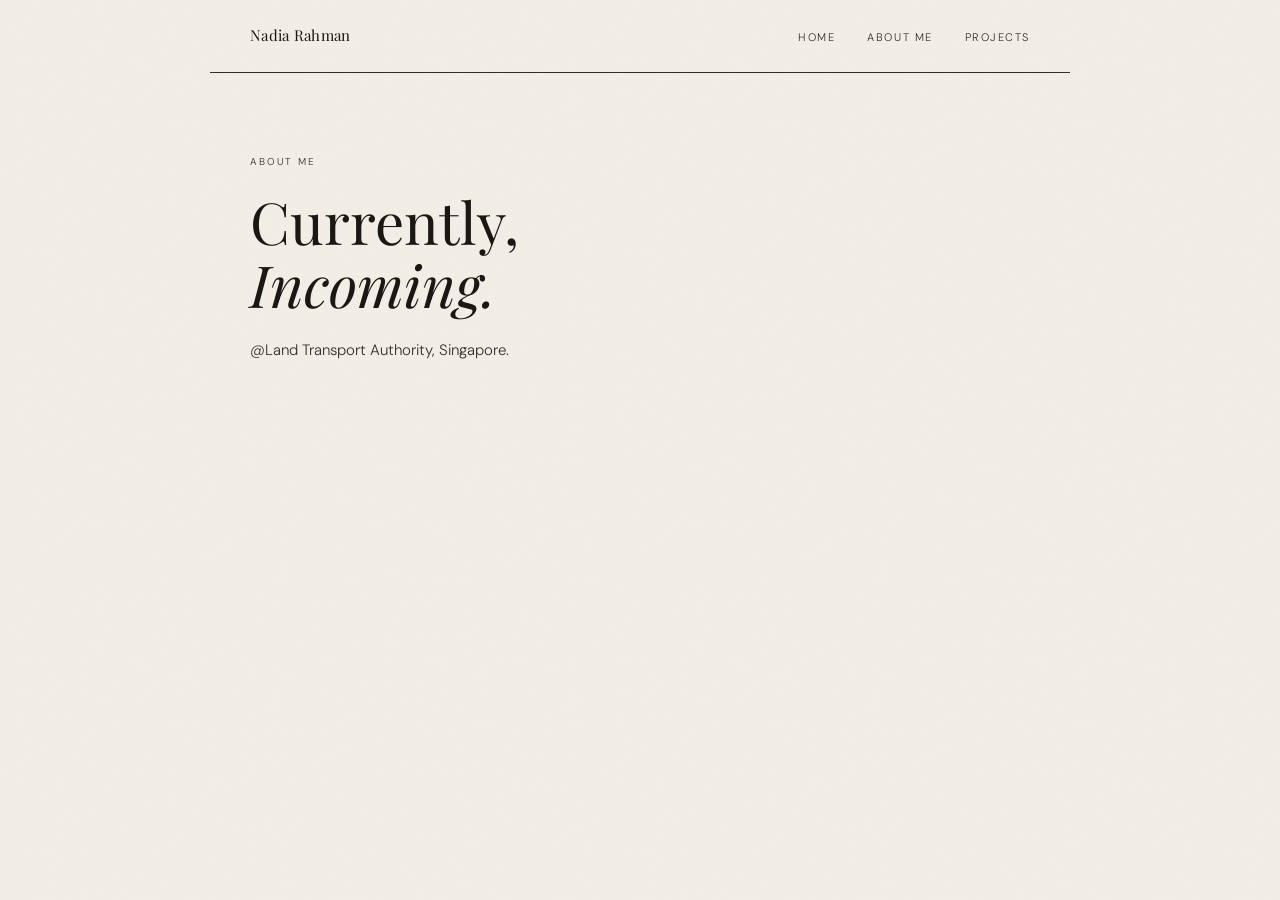
==== aboutme.html @ e1e18ef9 "Add landing page structure" ====
<!DOCTYPE html>
<html lang="en">

<head>
    <meta charset="UTF-8">
    <meta name="viewport" content="width=device-width, initial-scale=1.0">
    <title>Nadia Rahman Personal Website</title>
    <link rel="preconnect" href="https://fonts.googleapis.com" />
    <link rel="preconnect" href="https://fonts.gstatic.com" crossorigin />
    <link href="https://fonts.googleapis.com/css2?family=Playfair+Display:ital,wght@0,400;0,500;1,400&family=DM+Sans:opsz,wght@9..40,300;9..40,400&display=swap" rel="stylesheet" />
    <link rel="stylesheet" href="style.css">
</head>
<body>
    <nav class = "nav">
        <a href = "/" class = "nav-name" >Nadia Rahman</a>
        <ul class = "nav-links">
            <li><a href="index.html">Home</a></li>
            <li><a href="aboutme.html">About Me</a></li>
            <li><a href="projects.html">Projects</a></li>
        </ul>
    </nav>
    </html>
<section class = "hero">
    <p class = "label"> ABOUT ME</p>
    <h1 class = "hero-heading">Currently,<br><em>Incoming.</em></h1>
    <p class="hero-bio">
        @Land Transport Authority, Singapore.
      </p>
</section>
</body>
</html>
---- style.css ----
*, *::before, *::after { box-sizing: border-box; margin: 0; padding: 0; }

:root {
    --background-colour: #F4EFE6;
    --text-colour: #1a1814;
    --text-mute-colour: #33302a;
    --faded-colour: #b0a6a1;
    --font-family: 'DM Sans', sans-serif;

    --serif:       'Playfair Display', Georgia, serif;
    --sans:        'DM Sans', system-ui, sans-serif;

    --max-width:   860px;
    --pad-x:       2.5rem;
    --pad-x-mob:   1.25rem;
}

html {scroll-behavior: smooth;}

body {
    background-color: var(--background-colour);
    background-image: url("data:image/svg+xml,%3Csvg xmlns='http://www.w3.org/2000/svg' width='300' height='300'%3E%3Cfilter id='n'%3E%3CfeTurbulence type='fractalNoise' baseFrequency='0.75' numOctaves='4' stitchTiles='stitch'/%3E%3CfeColorMatrix type='saturate' values='0'/%3E%3C/filter%3E%3Crect width='300' height='300' filter='url(%23n)' opacity='0.07'/%3E%3C/svg%3E");
    color: var(--text-colour);
    font-family: var(--sans);
    font-weight: 300;
    font-size: 16px;
    line-height: 1.7;
    -webkit-font-smoothing: antialiased;
}

a { color: inherit; text-decoration: none; }
ul { list-style: none; }

.section,
.hero,
.nav,
.footer {
    max-width: var(--max-width);
    margin: 0 auto;
    padding: 0 var(--pad-x);
}
.divider {
    border: none;
    border-top: 0.5px solid var(--text-mute-colour);
    margin: 0 auto;
    max-width: var(--max-width);
}


/* Typography */

.label {
    font-size: 10px;
    letter-spacing: 0.2em;
    text-transform: uppercase;
    color: var(--text-mute-colour);
    margin-bottom: 1.25rem;
}

/* Navigation */

.nav {
    display: flex;
    justify-content: space-between;
    align-items: center;
    padding-top: 1.4rem;
    padding-bottom: 1.4rem;
    border-bottom: 0.5px solid var(--text-mute-colour);
}

.nav-name {
    font-family: var(--serif);
    font-size: 15px;
    font-weight: 400;
    letter-spacing: 0.02em;
  }

.nav-links {
    display: flex;
    gap: 2rem;
  }
   
.nav-links a {
    font-size: 11px;
    letter-spacing: 0.14em;
    text-transform: uppercase;
    color: var(--text-mute-colour);
    transition: color 0.2s;
  }

  .nav-links a:hover { color: var(--text-colour); }

.hero {
    padding-top: 5rem;
    padding-bottom: 4rem;
  }

  .hero-heading {
    font-family: var(--serif);
    font-size: clamp(38px, 6vw, 58px);
    font-weight: 400;
    line-height: 1.08;
    margin-bottom: 1.4rem;
  }

.hero-heading em { font-style: italic; }
 
.hero-bio {
  font-size: 15px;
  color: var(--text-mute-colour);
  max-width: 420px;
  margin-bottom: 2.2rem;
}
 
.hero-actions { display: flex; gap: 1.25rem; align-items: center; }

/* Buttons */

.btn-primary {
    display: inline-block;
    font-family: var(--sans);
    font-size: 11px;
    font-weight: 400;
    letter-spacing: 0.14em;
    text-transform: uppercase;
    background: var(--text-mute-colour);
    color: var(--background-colour);
    padding: 11px 22px;
    border-radius: 2px;
    transition: opacity 0.2s;
  }
  .btn-primary:hover { opacity: 0.8; }
   
  .btn-ghost {
    display: inline-block;
    font-family: var(--sans);
    font-size: 11px;
    font-weight: 400;
    letter-spacing: 0.14em;
    text-transform: uppercase;
    color: var(--text-mute-colour);
    transition: color 0.2s;
  }
  .btn-ghost:hover { color: var(--text-mute-colour); }

  .section { padding-top: 3rem; padding-bottom: 3rem; }

  .work-grid {
    display: grid;
    grid-template-columns: 1fr 1fr;
    gap: 1px;
    background: var(--faded-colour); 
    border: 0.5px solid var(--text-mute-colour);
  }
   
  .work-card {
    background: var(--background-colour);
    padding: 1.75rem;
    display: flex;
    flex-direction: column;
    gap: 0.5rem;
    transition: background 0.2s;
  }
  .work-card:hover { background: rgba(26, 24, 20, 0.03); }
   
  .work-tag {
    font-size: 10px;
    letter-spacing: 0.15em;
    text-transform: uppercase;
    color: var(--text-mute-colour);
  }
   
  .work-title {
    font-family: var(--serif);
    font-size: 18px;
    font-weight: 400;
    line-height: 1.3;
  }

  .work-desc {
    font-size: 13px;
    color: var(--text-mute-colour);
    line-height: 1.7;
    flex: 1;
  }
   
  .work-link {
    font-size: 11px;
    letter-spacing: 0.08em;
    color: var(--text-mute-colour);
    margin-top: 0.5rem;
    transition: color 0.2s;
  }
  .work-card:hover .work-link { color: var(--text-mute-colour); }

  /* media */

  @media (max-width: 640px) {
    :root {
      --pad-x: var(--pad-x-mob);
    }
   
    .nav-links { gap: 1.25rem; }
   
    .work-grid { grid-template-columns: 1fr; }
    .footer { flex-direction: column; gap: 0.5rem; }
  }

  .footer {
    padding-top: 2rem;
    padding-bottom: 2.5rem;
    border-top: 0.5px solid var(--text-colour);
    display: flex;
    justify-content: space-between;
    font-size: 11px;
    color: var(--faded-colour);
    letter-spacing: 0.04em;
  }
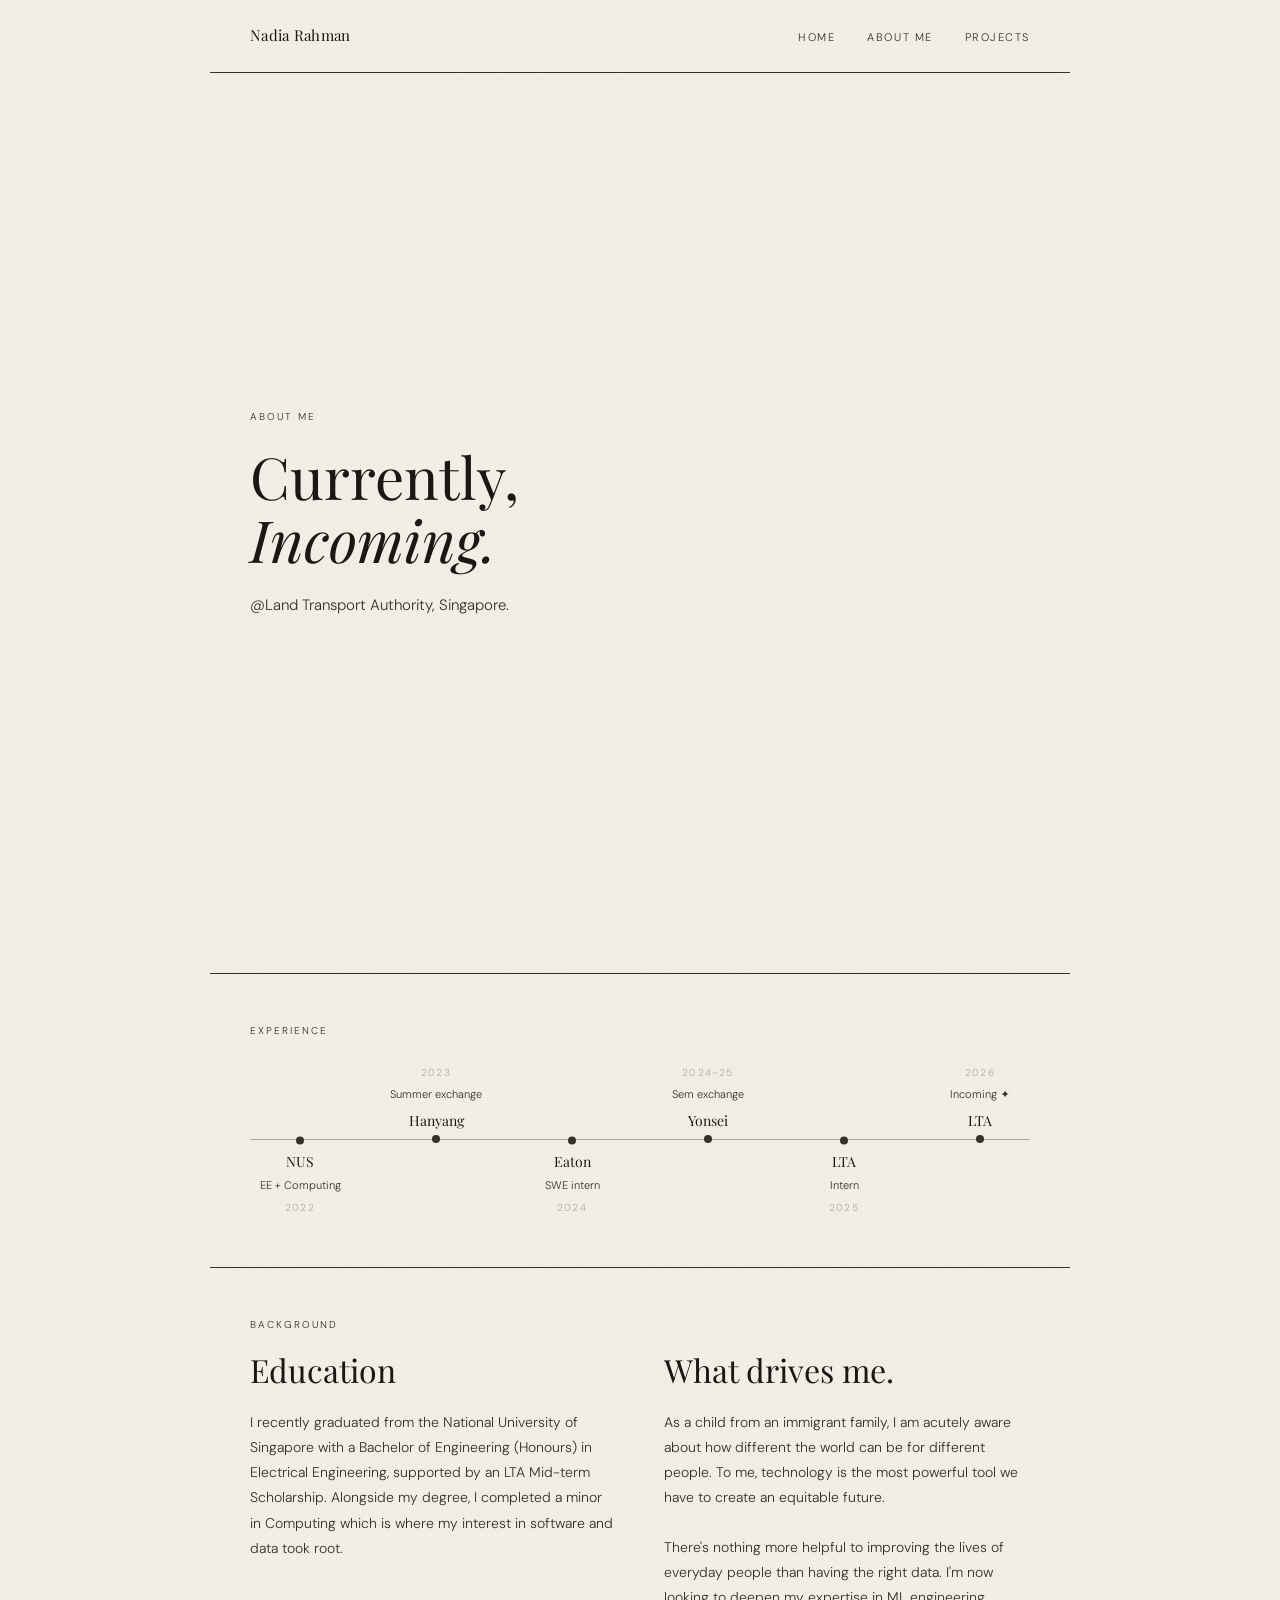
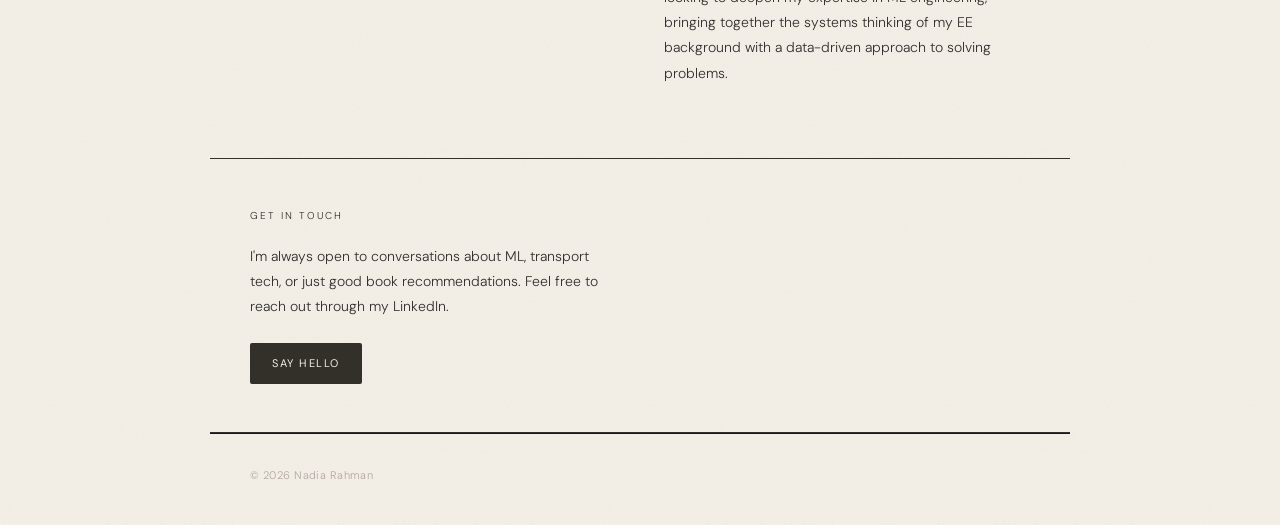
==== commit d632f4db: "Add timeline, project structure and content" ====
--- a/aboutme.html
+++ b/aboutme.html
@@ -1,31 +1,120 @@
 <!DOCTYPE html>
 <html lang="en">
-
 <head>
     <meta charset="UTF-8">
     <meta name="viewport" content="width=device-width, initial-scale=1.0">
-    <title>Nadia Rahman Personal Website</title>
+    <title>About Me – Nadia Rahman</title>
     <link rel="preconnect" href="https://fonts.googleapis.com" />
     <link rel="preconnect" href="https://fonts.gstatic.com" crossorigin />
     <link href="https://fonts.googleapis.com/css2?family=Playfair+Display:ital,wght@0,400;0,500;1,400&family=DM+Sans:opsz,wght@9..40,300;9..40,400&display=swap" rel="stylesheet" />
     <link rel="stylesheet" href="style.css">
 </head>
 <body>
-    <nav class = "nav">
-        <a href = "/" class = "nav-name" >Nadia Rahman</a>
-        <ul class = "nav-links">
+    <nav class="nav">
+        <a href="/" class="nav-name">Nadia Rahman</a>
+        <ul class="nav-links">
             <li><a href="index.html">Home</a></li>
             <li><a href="aboutme.html">About Me</a></li>
             <li><a href="projects.html">Projects</a></li>
         </ul>
     </nav>
-    </html>
-<section class = "hero">
-    <p class = "label"> ABOUT ME</p>
-    <h1 class = "hero-heading">Currently,<br><em>Incoming.</em></h1>
-    <p class="hero-bio">
-        @Land Transport Authority, Singapore.
-      </p>
+
+    <section class="hero">
+        <p class="label">About Me</p>
+        <h1 class="hero-heading">Currently,<br><em>Incoming.</em></h1>
+        <p class="hero-bio">@Land Transport Authority, Singapore.</p>
+    </section>
+
+    <hr class="divider">
+
+<section class="section">
+    <p class="label">Experience</p>
+    <div class="timeline">
+        <div class="timeline-spine"></div>
+
+        <div class="timeline-item">
+            <div class="timeline-dot"></div>
+            <p class="timeline-title">NUS</p>
+            <p class="timeline-sub">EE + Computing</p>
+            <p class="timeline-year">2022</p>
+        </div>
+        <div class="timeline-item">
+            <div class="timeline-dot timeline-dot--small"></div>
+            <p class="timeline-title">Hanyang</p>
+            <p class="timeline-sub">Summer exchange</p>
+            <p class="timeline-year">2023</p>
+        </div>
+        <div class="timeline-item">
+            <div class="timeline-dot"></div>
+            <p class="timeline-title">Eaton</p>
+            <p class="timeline-sub">SWE intern</p>
+            <p class="timeline-year">2024</p>
+        </div>
+        <div class="timeline-item">
+            <div class="timeline-dot timeline-dot--small"></div>
+            <p class="timeline-title">Yonsei</p>
+            <p class="timeline-sub">Sem exchange</p>
+            <p class="timeline-year">2024–25</p>
+        </div>
+        <div class="timeline-item">
+            <div class="timeline-dot"></div>
+            <p class="timeline-title">LTA</p>
+            <p class="timeline-sub">Intern</p>
+            <p class="timeline-year">2025</p>
+        </div>
+        <div class="timeline-item">
+            <div class="timeline-dot timeline-dot--now"></div>
+            <p class="timeline-title">LTA</p>
+            <p class="timeline-sub">Incoming ✦</p>
+            <p class="timeline-year">2026</p>
+        </div>
+    </div>
 </section>
+<hr class="divider">
+    <section class="section">
+        <p class="label">Background</p>
+        <div class="about-me">
+            <div>
+                <h1>Education</h1>
+                <p>
+                    I recently graduated from the National University of Singapore with a Bachelor of Engineering
+                    (Honours) in Electrical Engineering, supported by an LTA Mid-term Scholarship.
+                    Alongside my degree, I completed a minor in Computing which is where my interest in
+                    software and data took root. </p>
+            </div>
+            <div>
+                <h1>What drives me.</h1>
+                <p>
+                    As a child from an immigrant family, I am acutely aware about how different the world can be for different people. To me, technology is the most powerful tool we have to create an equitable future.
+                </p>
+                <p>
+                    There's nothing more helpful to improving the lives of everyday people than having the right data. I'm now looking to deepen my expertise in ML engineering, bringing together the systems
+                    thinking of my EE background with a data-driven approach to solving problems.
+                </p>
+            </div>
+        </div>
+    </section>
+
+    <hr class="divider">
+
+    <section class="section">
+        <p class="label">Get in touch</p>
+        <div class="about-me">
+            <div>
+                <p>
+                    I'm always open to conversations about ML, transport tech, or just good
+                    book recommendations. Feel free to reach out through my LinkedIn.
+                </p>
+                <a href="https://www.linkedin.com/in/nadia-rahman-sg/" class="btn-primary">Say hello</a>
+            </div>
+    
+        </div>
+    </section>
+
+    <hr class="divider">
+
+    <footer class="footer">
+        <span>© 2026 Nadia Rahman</span>
+    </footer>
 </body>
 </html>
--- a/style.css
+++ b/style.css
@@ -92,7 +92,11 @@
 
 .hero {
     padding-top: 5rem;
+    min-height: 100vh;
     padding-bottom: 4rem;
+    display: flex;
+    flex-direction: column;
+    justify-content: center;
   }
 
   .hero-heading {
@@ -215,4 +219,128 @@
     font-size: 11px;
     color: var(--faded-colour);
     letter-spacing: 0.04em;
-  }+  }
+
+  .about-me {
+    display: grid;
+    grid-template-columns: 1fr 1fr;
+    gap: 3rem;
+    margin-top: 0.5rem;
+}
+
+.about-me p {
+    font-size: 14px;
+    color: var(--text-mute-colour);
+    line-height: 1.8;
+    padding-bottom: 1.5rem;
+}
+
+.about-me h1 {
+    font-family: var(--serif);
+    font-size: clamp(20px, 2.5vw, 32px);
+    font-weight: 400;
+    line-height: 1.08;
+    margin-bottom: 1.4rem;
+}
+
+#typewriter::after {
+    content: '|';
+    animation: blink 1s infinite;
+}
+
+@keyframes blink {
+    0%, 100% { opacity: 1; }
+    50% { opacity: 0; }
+}
+
+#typewriter.done::after {
+    display: none;
+}
+
+.skills-list {
+    display: flex;
+    flex-wrap: wrap;
+    gap: 0.5rem;
+    margin-top: 0.25rem;
+    align-items: flex-start;
+    align-content: flex-start;
+}
+
+.skill-tag {
+    font-size: 10px;
+    letter-spacing: 0.14em;
+    text-transform: uppercase;
+    color: var(--text-mute-colour);
+    border: 0.5px solid var(--faded-colour);
+    border-radius: 10px;
+    padding: 5px 12px;
+    transition: color 0.2s, border-color 0.2s, background 0.2s;
+}
+
+.skill-tag:hover {
+    background:var(--faded-colour);
+    border-color: var(--faded-colour);
+    color: var(--text-colour);
+}
+
+.timeline {
+    position: relative;
+    display: flex;
+    justify-content: space-between;
+    align-items: center;
+    height: 160px;
+    margin-top: 1rem;
+}
+
+.timeline-spine {
+    position: absolute;
+    left: 0; right: 0;
+    top: 50%;
+    height: 0.5px;
+    background: var(--faded-colour);
+}
+
+.timeline-item {
+    display: flex;
+    flex-direction: column;
+    align-items: center;
+    position: relative;
+    width: 100px;
+}
+
+.timeline-item:nth-child(odd) {
+    flex-direction: column-reverse;
+    transform: translateY(-45%);
+}
+
+.timeline-item:nth-child(even) {
+    flex-direction: column;
+    transform: translateY(47%);
+}
+
+.timeline-dot {
+    width: 8px;
+    height: 8px;
+    border-radius: 50%;
+    background: var(--text-mute-colour);
+    flex-shrink: 0;
+}
+.timeline-title {
+    font-family: var(--serif);
+    font-size: 14px;
+    font-weight: 400;
+    margin: 0.3rem 0 0.15rem;
+}
+
+.timeline-sub {
+    font-size: 11px;
+    color: var(--text-mute-colour);
+}
+
+.timeline-year {
+    font-size: 10px;
+    letter-spacing: 0.12em;
+    color: var(--faded-colour);
+    text-transform: uppercase;
+    margin: 0.3rem 0;
+}
